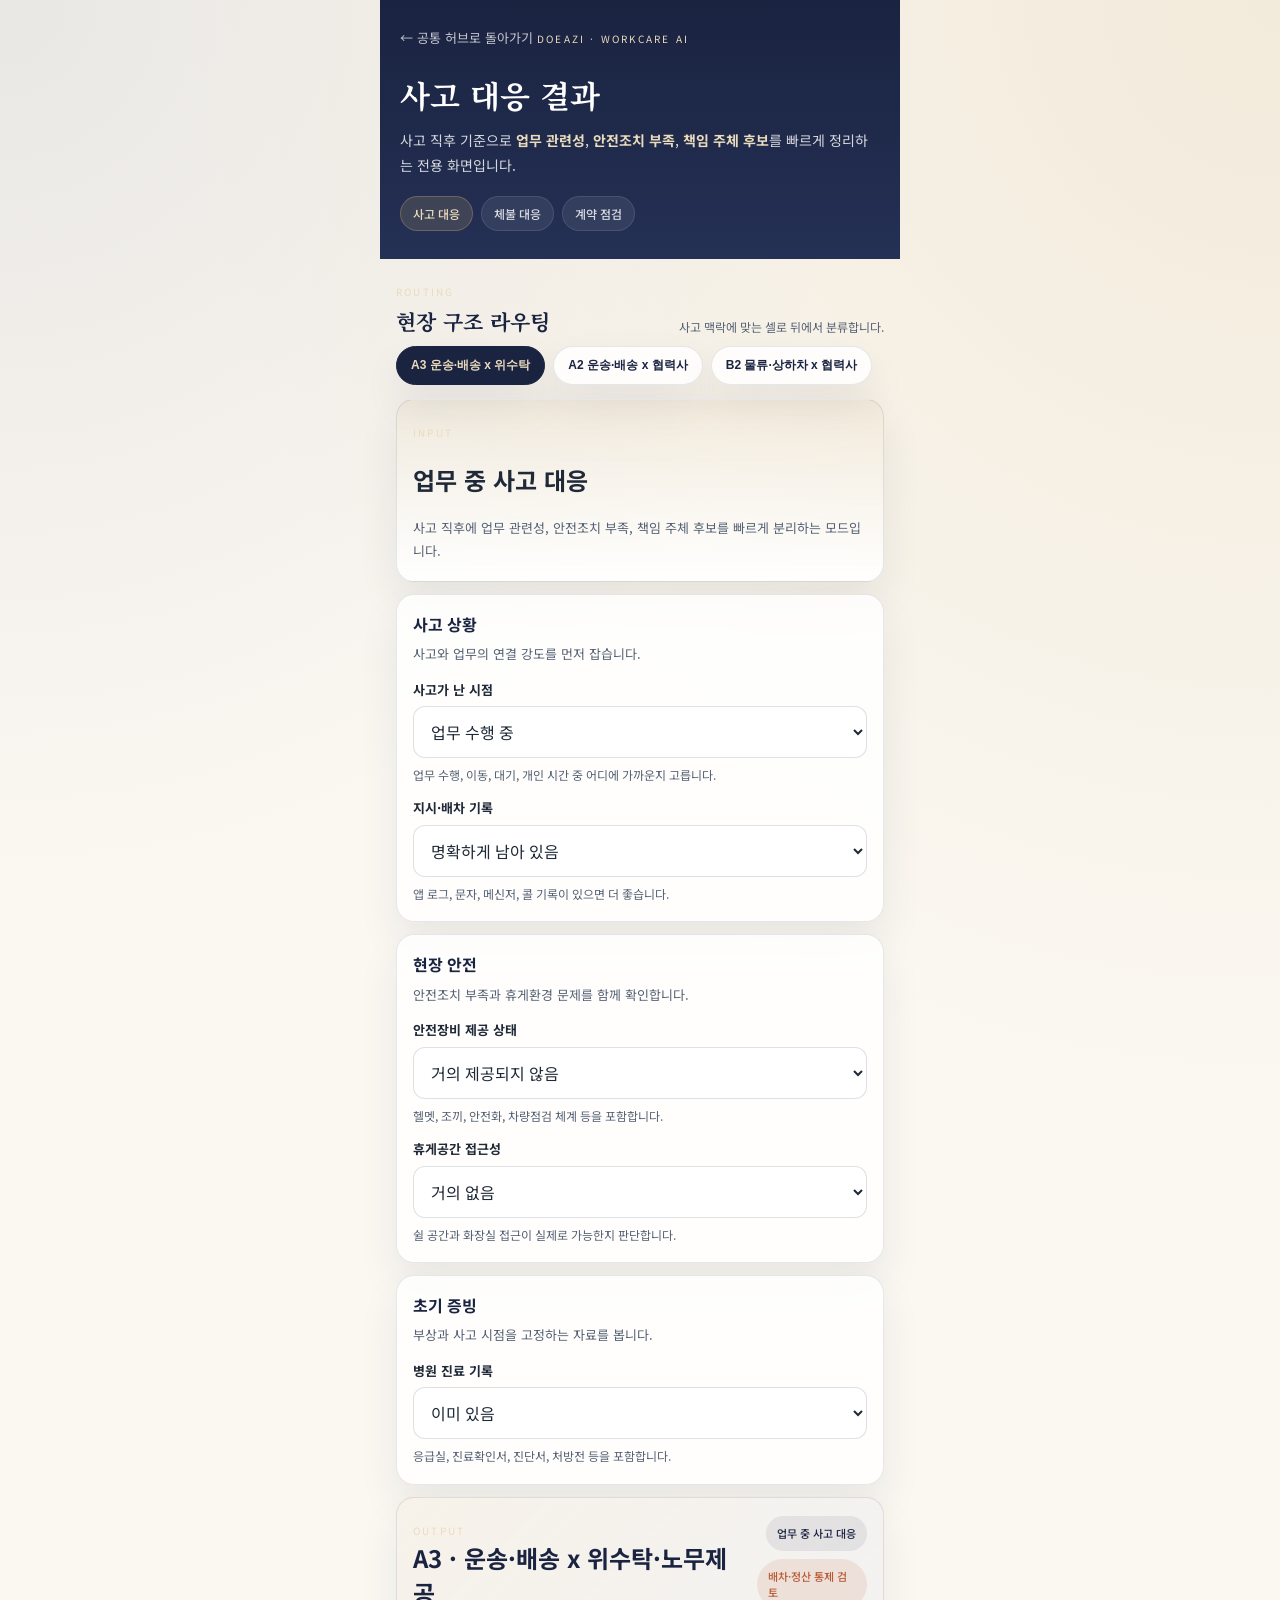
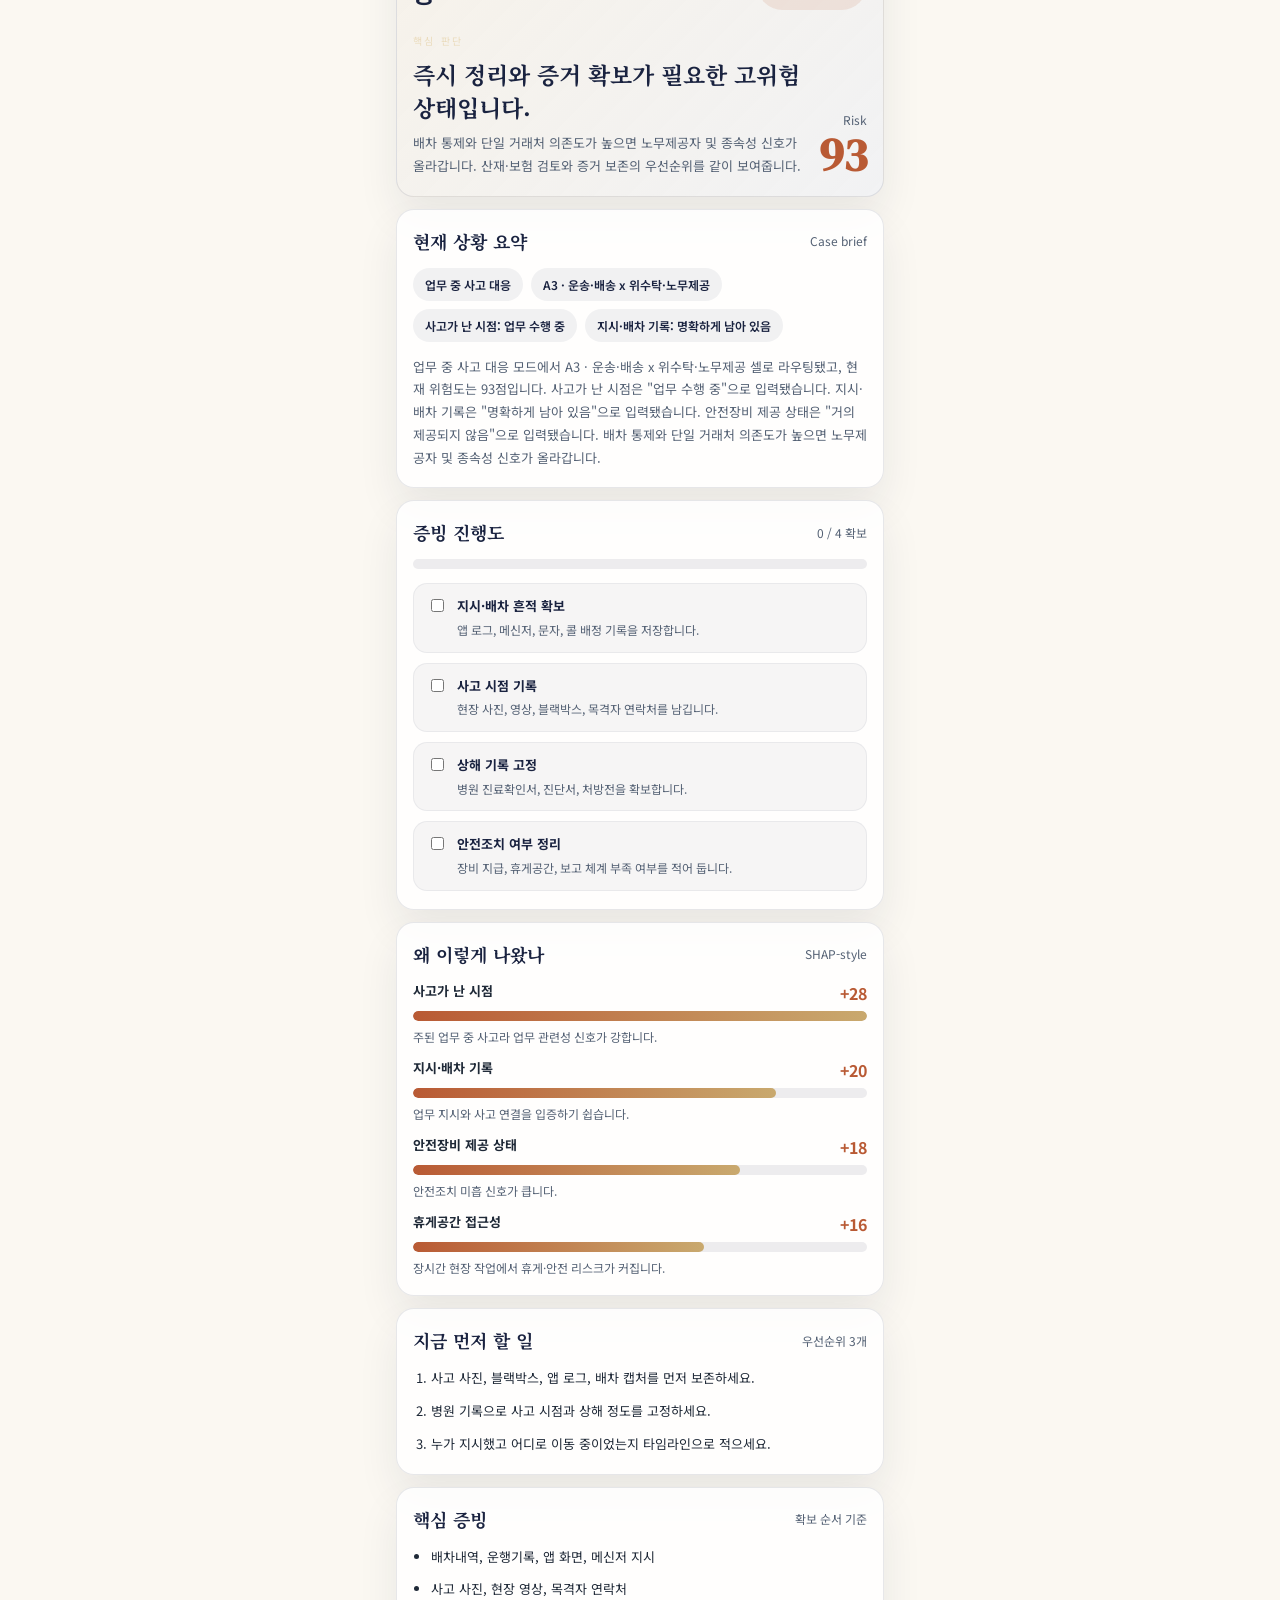
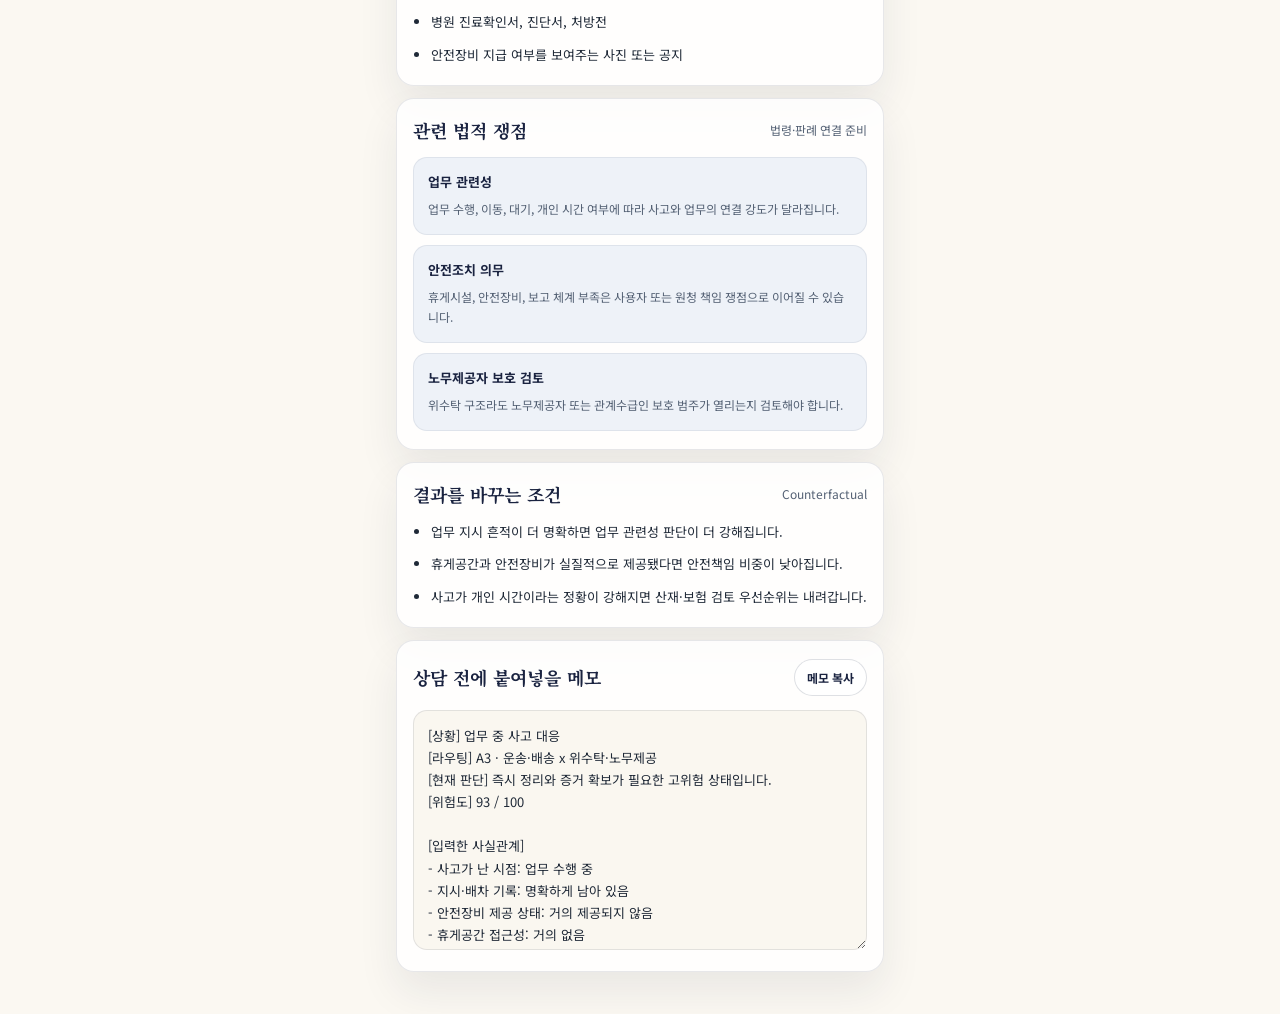
==== workcare-xai-accident.html @ 2f66fb8d "Add Workcare XAI prototype pages" ====
<!DOCTYPE html>
<html lang="ko">
<head>
<meta charset="UTF-8">
<meta name="viewport" content="width=device-width, initial-scale=1.0">
<title>DOEAZI Workcare XAI · 사고 대응</title>
<meta name="description" content="업무 중 사고 대응에 집중한 DOEAZI Workcare XAI 상세 화면입니다.">
<link rel="canonical" href="https://roar-jar.github.io/jar/workcare-xai-accident.html">
<meta property="og:type" content="website">
<meta property="og:title" content="DOEAZI Workcare XAI · 사고 대응">
<meta property="og:description" content="업무 관련성, 안전조치 부족, 책임 주체 후보를 빠르게 정리하는 사고 대응 결과 화면입니다.">
<meta property="og:url" content="https://roar-jar.github.io/jar/workcare-xai-accident.html">
<link rel="preconnect" href="https://fonts.googleapis.com">
<link href="https://fonts.googleapis.com/css2?family=Noto+Serif+KR:wght@400;600;700&family=Noto+Sans+KR:wght@300;400;500;700&family=DM+Serif+Display&display=swap" rel="stylesheet">
<link rel="stylesheet" href="workcare-xai.css">
</head>
<body class="detail-page" data-mode="accident" data-route="transport-entrusted">
<div class="page">
  <header class="hero">
    <div class="hero-inner">
      <a class="back-link" href="./workcare-xai.html">← 공통 허브로 돌아가기</a>
      <div class="label-tag">DOEAZI · Workcare AI</div>
      <h1>사고 대응 결과</h1>
      <p class="hero-copy">
        사고 직후 기준으로 <strong>업무 관련성</strong>, <strong>안전조치 부족</strong>,
        <strong>책임 주체 후보</strong>를 빠르게 정리하는 전용 화면입니다.
      </p>
      <div class="detail-switch">
        <a class="detail-switch-link is-current" href="./workcare-xai-accident.html">사고 대응</a>
        <a class="detail-switch-link" href="./workcare-xai-payment.html">체불 대응</a>
        <a class="detail-switch-link" href="./workcare-xai-contract.html">계약 점검</a>
      </div>
    </div>
  </header>

  <main class="content">
    <section class="route-section">
      <div class="section-head">
        <div>
          <div class="section-eyebrow">ROUTING</div>
          <h2>현장 구조 라우팅</h2>
        </div>
        <p class="section-note">사고 맥락에 맞는 셀로 뒤에서 분류합니다.</p>
      </div>
      <div class="route-list">
        <button class="route-chip is-active" data-route="transport-entrusted" type="button">A3 운송·배송 x 위수탁</button>
        <button class="route-chip" data-route="transport-subcontract" type="button">A2 운송·배송 x 협력사</button>
        <button class="route-chip" data-route="logistics-subcontract" type="button">B2 물류·상하차 x 협력사</button>
      </div>
    </section>

    <section class="workspace-grid">
      <div class="stack">
        <article class="card intro-card">
          <div class="section-eyebrow">INPUT</div>
          <h2 id="mode-title"></h2>
          <p id="mode-description" class="body-copy"></p>
        </article>

        <div id="question-groups" class="question-groups"></div>
      </div>

      <div class="stack">
        <article class="card result-top">
          <div class="result-head">
            <div>
              <div class="section-eyebrow">OUTPUT</div>
              <h2 id="summary-route"></h2>
            </div>
            <div class="status-stack">
              <span class="status-pill" id="summary-mode"></span>
              <span class="status-pill strong" id="summary-status"></span>
            </div>
          </div>
          <div class="score-wrap">
            <div>
              <div class="score-label">핵심 판단</div>
              <h3 id="primary-outcome"></h3>
              <p id="secondary-outcome" class="body-copy"></p>
            </div>
            <div class="score-box">
              <span>Risk</span>
              <strong id="risk-score"></strong>
            </div>
          </div>
        </article>

        <article class="card">
          <div class="card-head">
            <h3>현재 상황 요약</h3>
            <span>Case brief</span>
          </div>
          <div id="brief-facts" class="brief-facts"></div>
          <p id="case-brief" class="body-copy brief-copy"></p>
        </article>

        <article class="card">
          <div class="card-head">
            <h3>증빙 진행도</h3>
            <span id="evidence-progress-text">0 / 0 확보</span>
          </div>
          <div class="progress-bar" aria-hidden="true">
            <div id="evidence-progress-fill" class="progress-fill"></div>
          </div>
          <div id="evidence-checklist" class="checklist"></div>
        </article>

        <article class="card">
          <div class="card-head">
            <h3>왜 이렇게 나왔나</h3>
            <span>SHAP-style</span>
          </div>
          <div id="impact-list" class="impact-list"></div>
        </article>

        <article class="card">
          <div class="card-head">
            <h3>지금 먼저 할 일</h3>
            <span>우선순위 3개</span>
          </div>
          <ol id="priority-list" class="ordered-list"></ol>
        </article>

        <article class="card">
          <div class="card-head">
            <h3>핵심 증빙</h3>
            <span>확보 순서 기준</span>
          </div>
          <ul id="evidence-list" class="plain-list"></ul>
        </article>

        <article class="card">
          <div class="card-head">
            <h3>관련 법적 쟁점</h3>
            <span>법령·판례 연결 준비</span>
          </div>
          <div id="legal-grid" class="legal-grid"></div>
        </article>

        <article class="card">
          <div class="card-head">
            <h3>결과를 바꾸는 조건</h3>
            <span>Counterfactual</span>
          </div>
          <ul id="counterfactual-list" class="plain-list"></ul>
        </article>

        <article class="card memo-card">
          <div class="card-head">
            <h3>상담 전에 붙여넣을 메모</h3>
            <button id="copy-memo-button" class="copy-button" type="button">메모 복사</button>
          </div>
          <textarea id="case-memo" class="case-memo" readonly></textarea>
        </article>
      </div>
    </section>
  </main>
</div>
<script src="workcare-xai.js"></script>
</body>
</html>
---- workcare-xai.css ----
:root {
  --navy: #1a2340;
  --navy-mid: #243055;
  --navy-soft: #eef2f8;
  --cream: #f6f0e6;
  --paper: #fbf8f2;
  --gold: #c9a96e;
  --gold-light: #eadbbc;
  --coral: #b95a34;
  --teal: #205c55;
  --text-dark: #1f2937;
  --text-mid: #546174;
  --border: rgba(26, 35, 64, 0.1);
  --shadow: 0 20px 40px rgba(26, 35, 64, 0.08);
}

* {
  box-sizing: border-box;
}

body {
  margin: 0;
  background:
    radial-gradient(circle at top right, rgba(201, 169, 110, 0.18), transparent 25%),
    radial-gradient(circle at top left, rgba(26, 35, 64, 0.08), transparent 20%),
    var(--paper);
  color: var(--text-dark);
  font-family: "Noto Sans KR", sans-serif;
}

.page {
  width: 100%;
  max-width: 520px;
  margin: 0 auto;
  min-height: 100vh;
  background: transparent;
}

.hero {
  background: linear-gradient(180deg, var(--navy) 0%, var(--navy-mid) 100%);
  color: #fff;
}

.hero-inner {
  padding: 24px 20px 28px;
}

.back-link {
  display: inline-block;
  margin-bottom: 16px;
  color: rgba(255, 255, 255, 0.74);
  text-decoration: none;
  font-size: 13px;
}

.label-tag,
.section-eyebrow,
.score-label {
  display: inline-block;
  font-size: 10px;
  letter-spacing: 2.2px;
  text-transform: uppercase;
  color: var(--gold-light);
}

.hero h1 {
  margin: 14px 0 0;
  font-family: "Noto Serif KR", serif;
  font-size: 31px;
  line-height: 1.18;
}

.hero-copy {
  margin: 14px 0 0;
  line-height: 1.8;
  font-size: 14px;
  color: rgba(255, 255, 255, 0.82);
}

.hero-copy strong {
  color: var(--gold-light);
}

.hero-principles {
  display: flex;
  flex-wrap: wrap;
  gap: 8px;
  margin-top: 18px;
}

.detail-switch {
  display: flex;
  flex-wrap: wrap;
  gap: 8px;
  margin-top: 18px;
}

.detail-switch-link {
  display: inline-flex;
  align-items: center;
  padding: 8px 12px;
  border-radius: 999px;
  background: rgba(255, 255, 255, 0.08);
  border: 1px solid rgba(255, 255, 255, 0.1);
  color: rgba(255, 255, 255, 0.82);
  text-decoration: none;
  font-size: 12px;
  font-weight: 500;
}

.detail-switch-link.is-current {
  background: rgba(201, 169, 110, 0.18);
  border-color: rgba(201, 169, 110, 0.32);
  color: var(--gold-light);
}

.hero-principles span,
.status-pill {
  display: inline-flex;
  align-items: center;
  padding: 7px 11px;
  border-radius: 999px;
  font-size: 11px;
  font-weight: 500;
}

.hero-principles span {
  background: rgba(255, 255, 255, 0.09);
  color: rgba(255, 255, 255, 0.82);
  border: 1px solid rgba(255, 255, 255, 0.1);
}

.content {
  padding: 18px 16px 42px;
}

.mode-section,
.route-section {
  margin-bottom: 14px;
}

.section-head {
  display: flex;
  justify-content: space-between;
  gap: 12px;
  align-items: flex-end;
  margin-bottom: 10px;
}

.section-head h2 {
  margin: 6px 0 0;
  font-family: "Noto Serif KR", serif;
  font-size: 21px;
  line-height: 1.4;
  color: var(--navy);
}

.section-note {
  margin: 0;
  color: var(--text-mid);
  font-size: 12px;
  line-height: 1.6;
  text-align: right;
}

.mode-list,
.question-groups,
.stack {
  display: grid;
  gap: 12px;
}

.mode-card,
.card,
.route-chip,
.question-card {
  border: 1px solid var(--border);
  background: rgba(255, 255, 255, 0.84);
  box-shadow: var(--shadow);
}

.mode-card {
  width: 100%;
  border-radius: 18px;
  padding: 16px;
  text-align: left;
  cursor: pointer;
}

.mode-card.is-active {
  background: linear-gradient(135deg, rgba(201, 169, 110, 0.16), rgba(32, 92, 85, 0.08)), #fff;
  border-color: rgba(185, 90, 52, 0.32);
}

.mode-step {
  display: inline-flex;
  width: 28px;
  height: 28px;
  justify-content: center;
  align-items: center;
  border-radius: 50%;
  background: var(--navy);
  color: var(--gold-light);
  font-size: 11px;
  font-weight: 700;
}

.mode-card strong {
  display: block;
  margin-top: 10px;
  font-size: 16px;
  line-height: 1.45;
  color: var(--navy);
}

.mode-card p,
.body-copy {
  margin: 8px 0 0;
  font-size: 13px;
  line-height: 1.75;
  color: var(--text-mid);
}

.route-list {
  display: flex;
  flex-wrap: wrap;
  gap: 8px;
}

.route-chip {
  appearance: none;
  border-radius: 999px;
  padding: 10px 14px;
  cursor: pointer;
  color: var(--navy);
  font-size: 12px;
  font-weight: 600;
}

.route-chip.is-active {
  background: var(--navy);
  border-color: var(--navy);
  color: var(--gold-light);
}

.workspace-grid {
  display: grid;
  gap: 12px;
}

.link-grid {
  display: grid;
  gap: 10px;
}

.link-card {
  display: block;
  padding: 15px 16px;
  border-radius: 16px;
  text-decoration: none;
  background: rgba(255, 255, 255, 0.84);
  border: 1px solid var(--border);
  box-shadow: var(--shadow);
  color: inherit;
}

.link-card strong {
  display: block;
  font-size: 15px;
  line-height: 1.45;
  color: var(--navy);
}

.link-card span {
  display: block;
  margin-top: 7px;
  color: var(--text-mid);
  font-size: 12px;
  line-height: 1.65;
}

.card,
.question-card {
  border-radius: 18px;
  padding: 18px 16px;
}

.intro-card {
  background: linear-gradient(180deg, rgba(201, 169, 110, 0.1), rgba(255, 255, 255, 0.92));
}

.question-card h3,
.card h3,
.result-top h2 {
  margin: 0;
  color: var(--navy);
}

.question-card h3 {
  font-size: 16px;
  line-height: 1.4;
}

.field-list {
  display: grid;
  gap: 14px;
  margin-top: 14px;
}

.field {
  display: grid;
  gap: 7px;
}

.field label {
  font-size: 13px;
  font-weight: 700;
  line-height: 1.5;
}

.field select {
  width: 100%;
  border: 1px solid rgba(26, 35, 64, 0.14);
  border-radius: 12px;
  padding: 12px 13px;
  background: #fff;
  color: var(--text-dark);
  font: inherit;
}

.field small {
  color: var(--text-mid);
  font-size: 12px;
  line-height: 1.6;
}

.result-top {
  background: linear-gradient(135deg, rgba(201, 169, 110, 0.15), rgba(26, 35, 64, 0.06)), #fff;
}

.result-head,
.card-head,
.score-wrap,
.impact-meta {
  display: flex;
  justify-content: space-between;
  gap: 12px;
}

.status-stack {
  display: grid;
  gap: 8px;
  justify-items: end;
}

.status-pill {
  background: rgba(26, 35, 64, 0.08);
  color: var(--navy);
}

.status-pill.strong {
  background: rgba(185, 90, 52, 0.12);
  color: var(--coral);
}

.score-wrap {
  margin-top: 16px;
  align-items: flex-end;
}

.score-wrap h3 {
  margin-top: 8px;
  font-family: "Noto Serif KR", serif;
  font-size: 23px;
  line-height: 1.45;
}

.score-box {
  text-align: right;
}

.score-box span {
  display: block;
  color: var(--text-mid);
  font-size: 12px;
}

.score-box strong {
  display: block;
  margin-top: 4px;
  font-family: "DM Serif Display", serif;
  font-size: 46px;
  line-height: 1;
  color: var(--coral);
}

.card-head {
  align-items: center;
}

.card-head h3 {
  font-size: 18px;
  font-family: "Noto Serif KR", serif;
}

.card-head span {
  color: var(--text-mid);
  font-size: 12px;
}

.brief-facts {
  display: flex;
  flex-wrap: wrap;
  gap: 8px;
  margin-top: 14px;
}

.brief-tag {
  display: inline-flex;
  align-items: center;
  padding: 8px 12px;
  border-radius: 999px;
  background: rgba(26, 35, 64, 0.06);
  color: var(--navy);
  font-size: 12px;
  font-weight: 600;
}

.brief-copy {
  margin-top: 14px;
}

.progress-bar {
  margin-top: 14px;
  width: 100%;
  height: 10px;
  border-radius: 999px;
  background: rgba(26, 35, 64, 0.08);
  overflow: hidden;
}

.progress-fill {
  height: 100%;
  width: 0;
  border-radius: inherit;
  background: linear-gradient(90deg, var(--teal), var(--gold));
  transition: width 180ms ease;
}

.checklist {
  display: grid;
  gap: 10px;
  margin-top: 14px;
}

.check-item {
  display: flex;
  gap: 10px;
  align-items: flex-start;
  padding: 12px 13px;
  border-radius: 14px;
  background: rgba(26, 35, 64, 0.04);
  border: 1px solid rgba(26, 35, 64, 0.06);
}

.check-item input {
  margin-top: 3px;
  accent-color: var(--teal);
}

.check-text strong {
  display: block;
  font-size: 13px;
  line-height: 1.5;
  color: var(--navy);
}

.check-text span {
  display: block;
  margin-top: 4px;
  color: var(--text-mid);
  font-size: 12px;
  line-height: 1.65;
}

.impact-list {
  display: grid;
  gap: 12px;
  margin-top: 14px;
}

.impact-item {
  display: grid;
  gap: 6px;
}

.impact-meta strong {
  font-size: 13px;
  line-height: 1.5;
}

.impact-meta span {
  color: var(--coral);
  font-weight: 700;
}

.impact-track {
  height: 10px;
  border-radius: 999px;
  background: rgba(26, 35, 64, 0.08);
  overflow: hidden;
}

.impact-fill {
  height: 100%;
  border-radius: inherit;
  background: linear-gradient(90deg, var(--coral), var(--gold));
}

.impact-note {
  color: var(--text-mid);
  font-size: 12px;
  line-height: 1.6;
}

.ordered-list,
.plain-list {
  display: grid;
  gap: 10px;
  margin: 14px 0 0;
  padding-left: 18px;
}

.ordered-list li,
.plain-list li {
  color: var(--text-dark);
  font-size: 13px;
  line-height: 1.75;
}

.legal-grid {
  display: grid;
  gap: 10px;
  margin-top: 14px;
}

.legal-card {
  padding: 14px;
  border-radius: 14px;
  background: var(--navy-soft);
  border: 1px solid rgba(26, 35, 64, 0.07);
}

.legal-card strong {
  display: block;
  font-size: 13px;
  line-height: 1.5;
  color: var(--navy);
}

.legal-card p {
  margin: 8px 0 0;
  color: var(--text-mid);
  font-size: 12px;
  line-height: 1.7;
}

.memo-card {
  padding-bottom: 16px;
}

.copy-button {
  appearance: none;
  border: 1px solid rgba(26, 35, 64, 0.14);
  border-radius: 999px;
  padding: 9px 12px;
  background: #fff;
  color: var(--navy);
  font: inherit;
  font-size: 12px;
  font-weight: 700;
  cursor: pointer;
}

.copy-button.is-copied {
  background: var(--navy);
  border-color: var(--navy);
  color: var(--gold-light);
}

.case-memo {
  margin-top: 14px;
  width: 100%;
  min-height: 240px;
  padding: 14px;
  border-radius: 14px;
  border: 1px solid rgba(26, 35, 64, 0.1);
  background: rgba(246, 240, 230, 0.55);
  color: var(--text-dark);
  font: inherit;
  font-size: 13px;
  line-height: 1.7;
  resize: vertical;
}
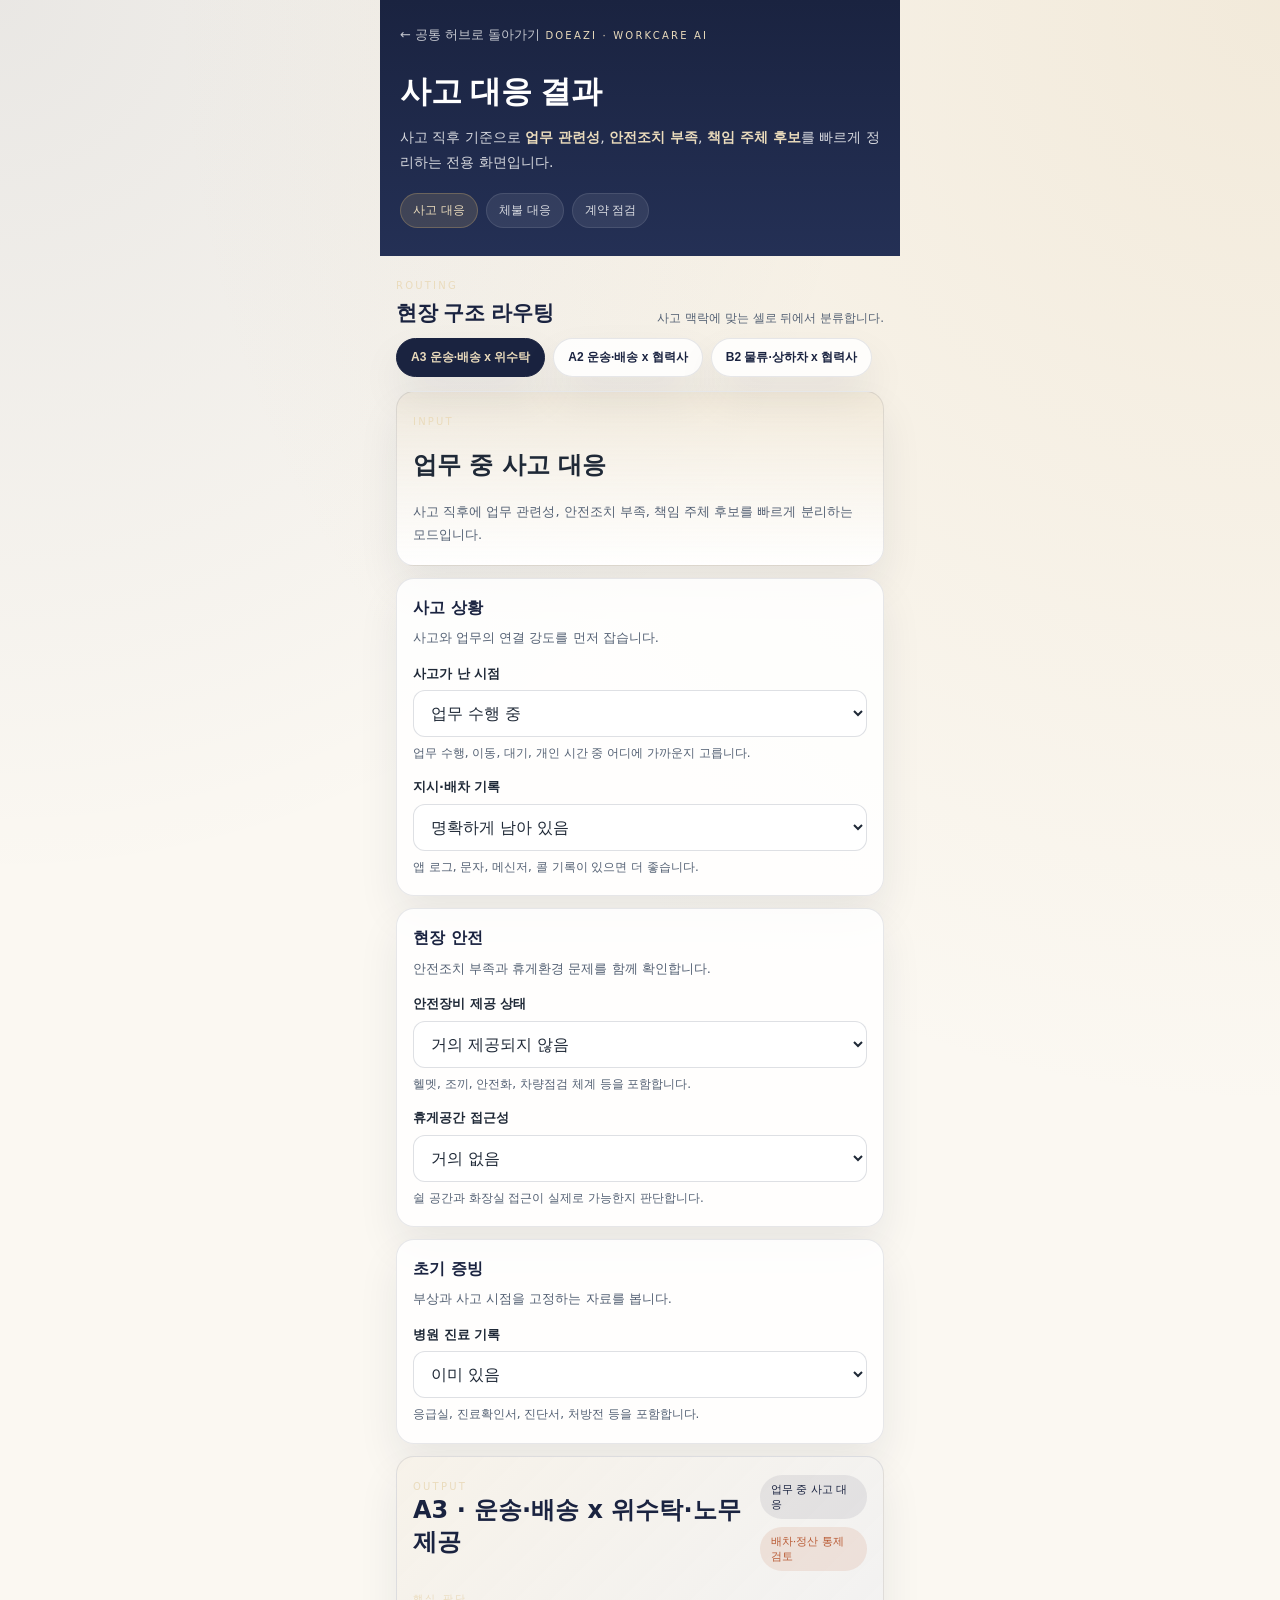
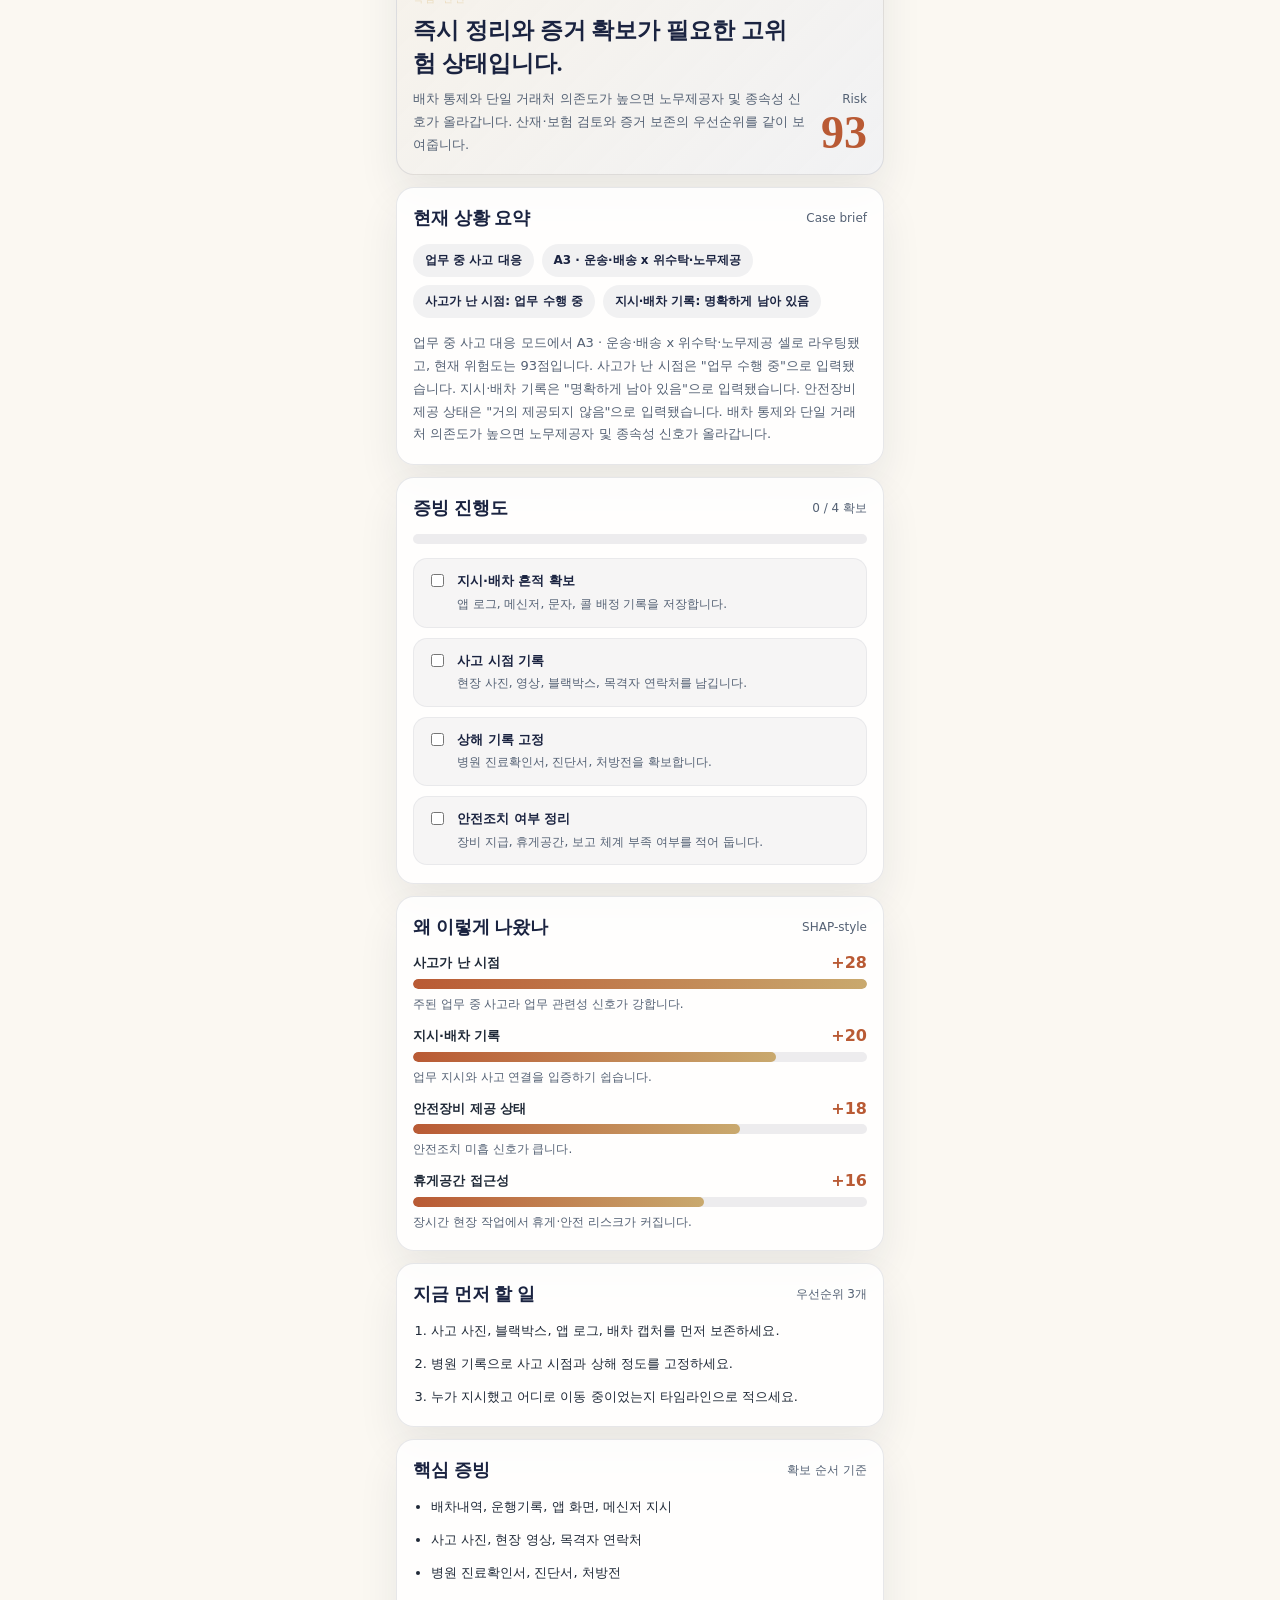
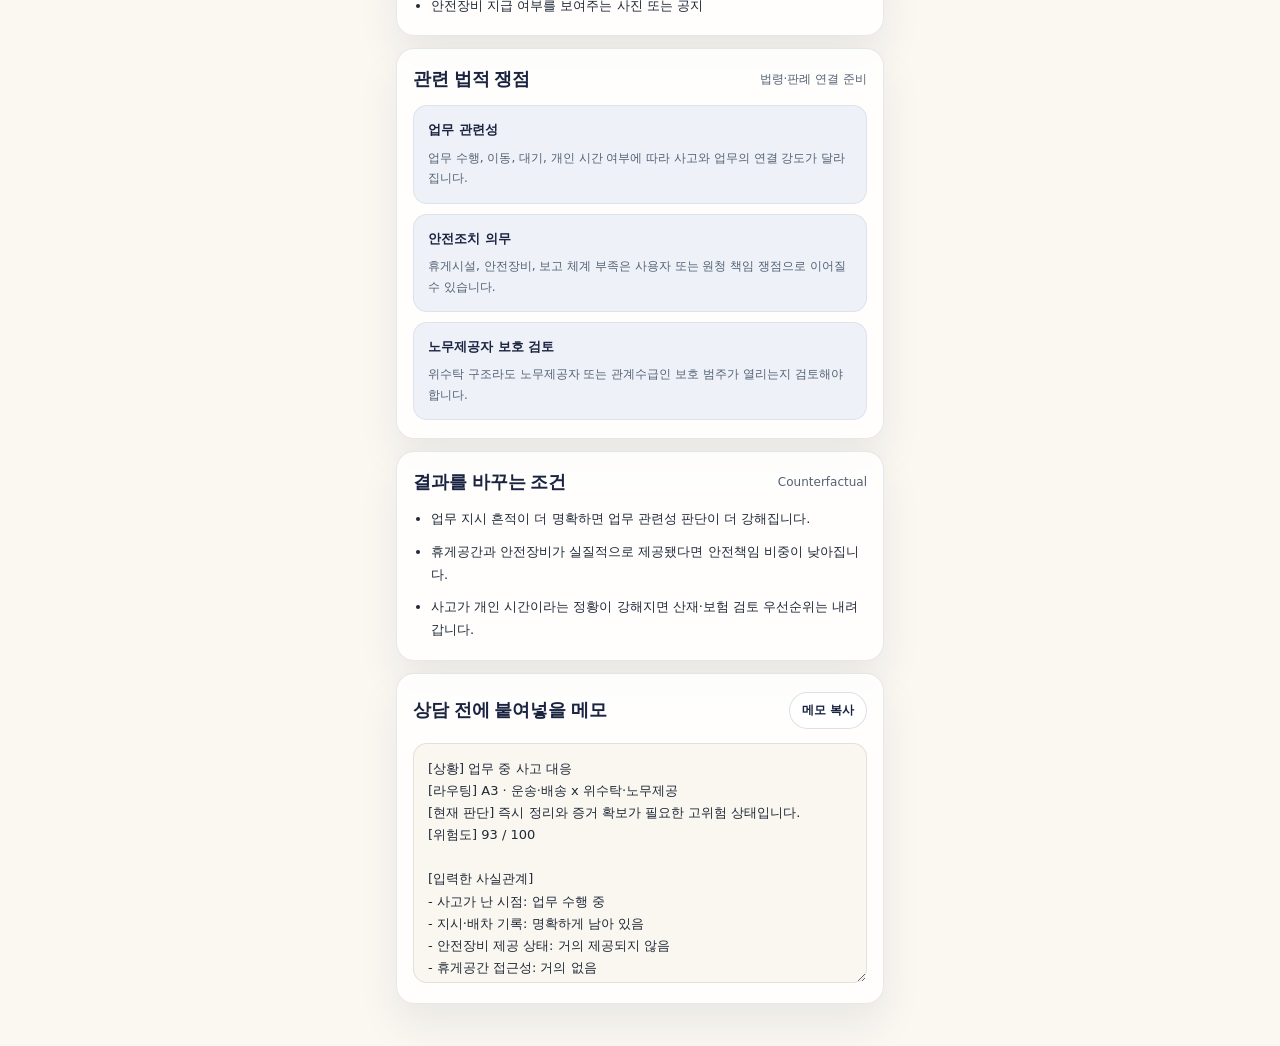
==== commit 69078146: "Remove remote fonts for faster loading" ====
--- a/workcare-xai-accident.html
+++ b/workcare-xai-accident.html
@@ -10,8 +10,6 @@
 <meta property="og:title" content="DOEAZI Workcare XAI · 사고 대응">
 <meta property="og:description" content="업무 관련성, 안전조치 부족, 책임 주체 후보를 빠르게 정리하는 사고 대응 결과 화면입니다.">
 <meta property="og:url" content="https://roar-jar.github.io/jar/workcare-xai-accident.html">
-<link rel="preconnect" href="https://fonts.googleapis.com">
-<link href="https://fonts.googleapis.com/css2?family=Noto+Serif+KR:wght@400;600;700&family=Noto+Sans+KR:wght@300;400;500;700&family=DM+Serif+Display&display=swap" rel="stylesheet">
 <link rel="stylesheet" href="workcare-xai.css">
 </head>
 <body class="detail-page" data-mode="accident" data-route="transport-entrusted">
--- a/workcare-xai.css
+++ b/workcare-xai.css
@@ -12,6 +12,9 @@
   --text-mid: #546174;
   --border: rgba(26, 35, 64, 0.1);
   --shadow: 0 20px 40px rgba(26, 35, 64, 0.08);
+  --font-sans: system-ui, -apple-system, BlinkMacSystemFont, "Apple SD Gothic Neo", "Malgun Gothic", "Segoe UI", sans-serif;
+  --font-serif: ui-serif, Georgia, Cambria, "Times New Roman", serif;
+  --font-display: "Times New Roman", Georgia, serif;
 }
 
 * {
@@ -25,7 +28,7 @@
     radial-gradient(circle at top left, rgba(26, 35, 64, 0.08), transparent 20%),
     var(--paper);
   color: var(--text-dark);
-  font-family: "Noto Sans KR", sans-serif;
+  font-family: var(--font-sans);
 }
 
 .page {
@@ -65,7 +68,7 @@
 
 .hero h1 {
   margin: 14px 0 0;
-  font-family: "Noto Serif KR", serif;
+  font-family: var(--font-serif);
   font-size: 31px;
   line-height: 1.18;
 }
@@ -149,7 +152,7 @@
 
 .section-head h2 {
   margin: 6px 0 0;
-  font-family: "Noto Serif KR", serif;
+  font-family: var(--font-serif);
   font-size: 21px;
   line-height: 1.4;
   color: var(--navy);
@@ -370,7 +373,7 @@
 
 .score-wrap h3 {
   margin-top: 8px;
-  font-family: "Noto Serif KR", serif;
+  font-family: var(--font-serif);
   font-size: 23px;
   line-height: 1.45;
 }
@@ -388,7 +391,7 @@
 .score-box strong {
   display: block;
   margin-top: 4px;
-  font-family: "DM Serif Display", serif;
+  font-family: var(--font-display);
   font-size: 46px;
   line-height: 1;
   color: var(--coral);
@@ -400,7 +403,7 @@
 
 .card-head h3 {
   font-size: 18px;
-  font-family: "Noto Serif KR", serif;
+  font-family: var(--font-serif);
 }
 
 .card-head span {
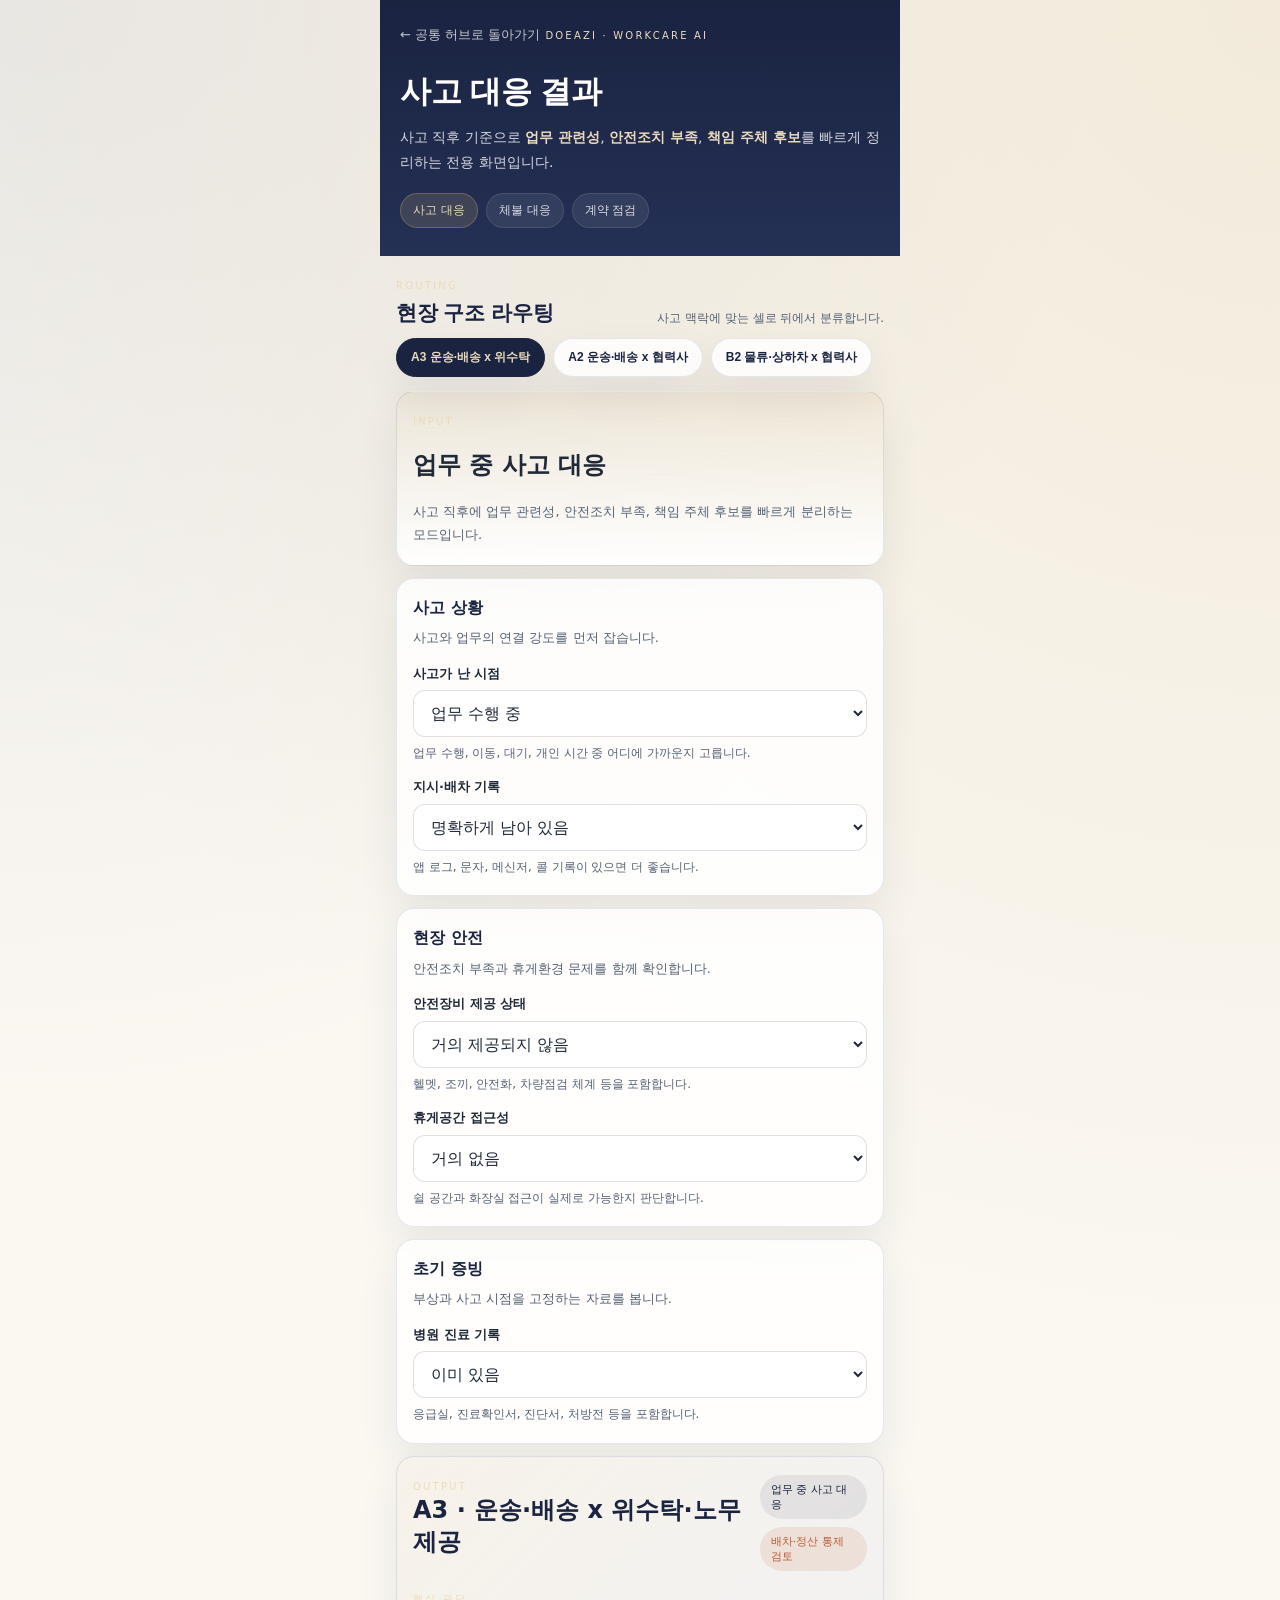
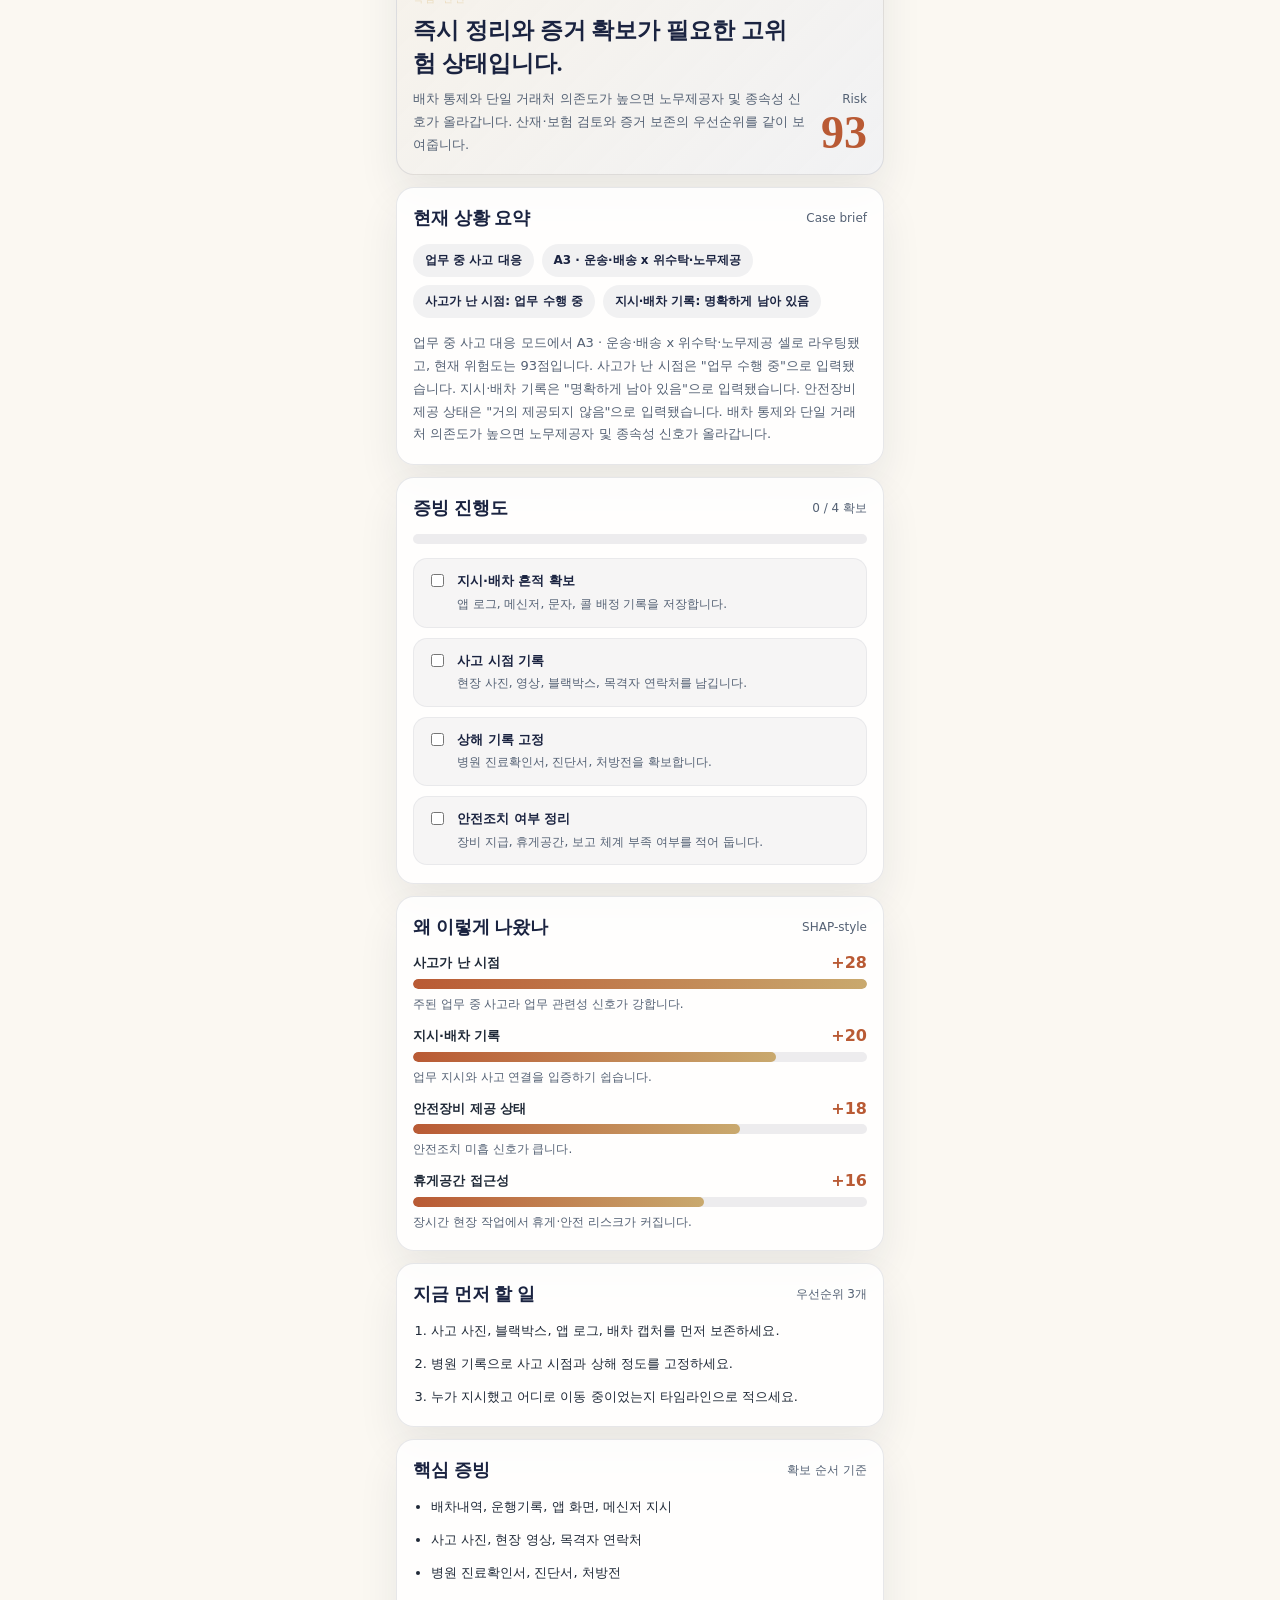
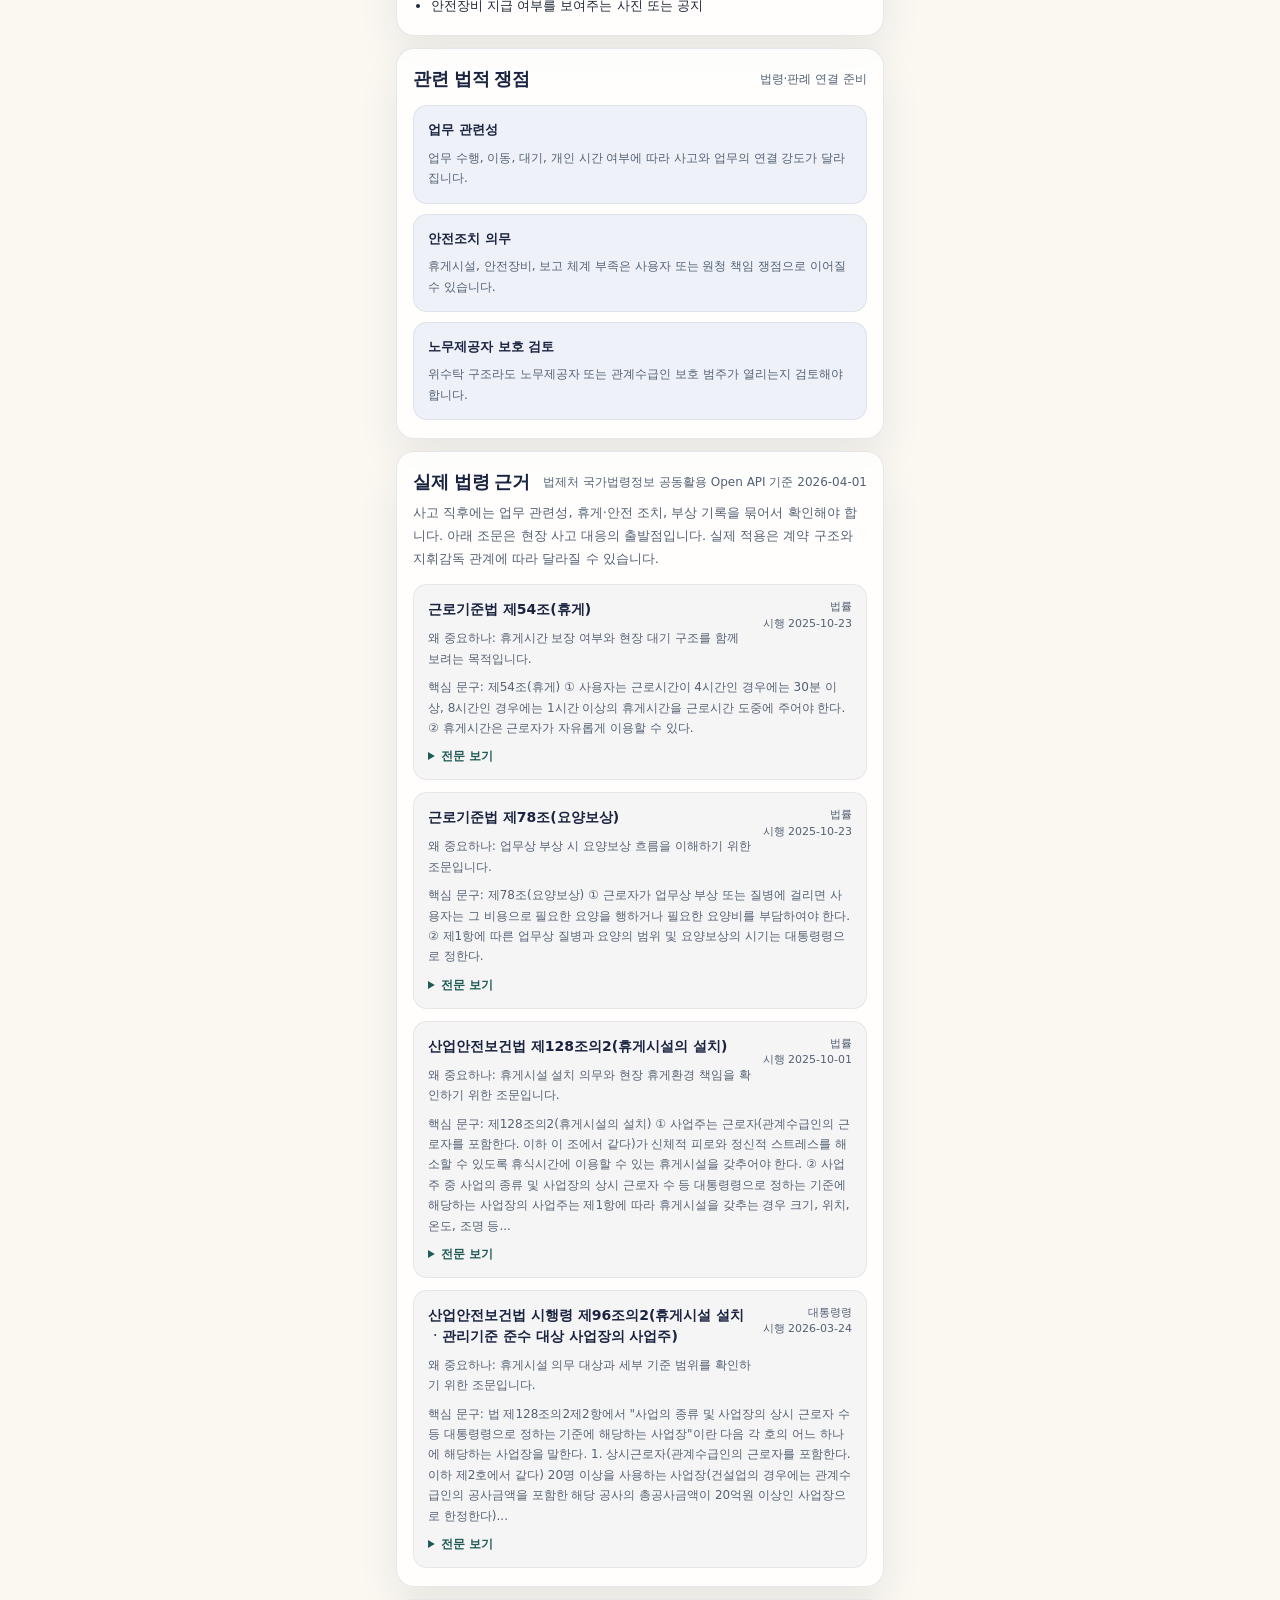
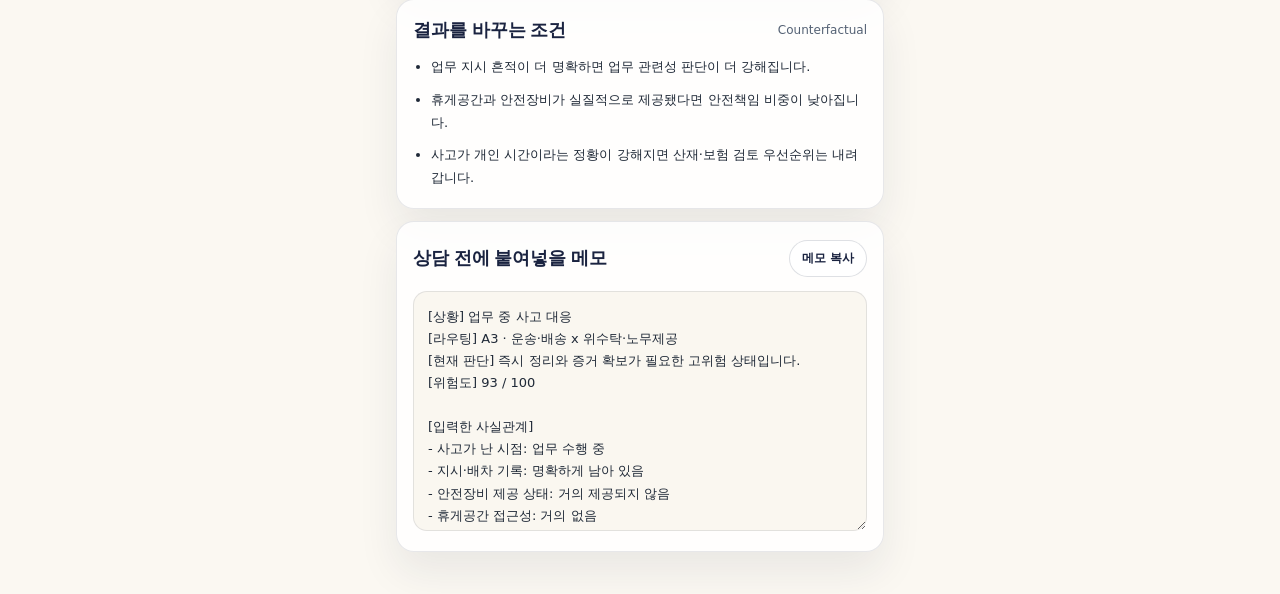
==== commit e1ef69a3: "Add static legal evidence bundles for Workcare XAI" ====
--- a/workcare-xai-accident.html
+++ b/workcare-xai-accident.html
@@ -137,6 +137,15 @@
 
         <article class="card">
           <div class="card-head">
+            <h3>실제 법령 근거</h3>
+            <span id="legal-source-meta">사전 생성 데이터 로딩 중</span>
+          </div>
+          <p id="legal-source-summary" class="body-copy"></p>
+          <div id="legal-source-list" class="source-list"></div>
+        </article>
+
+        <article class="card">
+          <div class="card-head">
             <h3>결과를 바꾸는 조건</h3>
             <span>Counterfactual</span>
           </div>
--- a/workcare-xai.css
+++ b/workcare-xai.css
@@ -568,6 +568,73 @@
   line-height: 1.7;
 }
 
+.source-list {
+  display: grid;
+  gap: 12px;
+  margin-top: 14px;
+}
+
+.source-card {
+  padding: 14px;
+  border-radius: 14px;
+  background: rgba(26, 35, 64, 0.04);
+  border: 1px solid rgba(26, 35, 64, 0.07);
+}
+
+.source-card-head {
+  display: flex;
+  justify-content: space-between;
+  gap: 12px;
+  align-items: flex-start;
+}
+
+.source-card-head strong {
+  display: block;
+  font-size: 14px;
+  line-height: 1.5;
+  color: var(--navy);
+}
+
+.source-card-head span {
+  flex-shrink: 0;
+  color: var(--text-mid);
+  font-size: 11px;
+  line-height: 1.5;
+  text-align: right;
+  white-space: pre-line;
+}
+
+.source-reason,
+.source-snippet,
+.source-fulltext,
+.source-empty {
+  margin: 8px 0 0;
+  color: var(--text-mid);
+  font-size: 12px;
+  line-height: 1.7;
+}
+
+.source-label {
+  color: var(--navy);
+  font-weight: 700;
+}
+
+.source-details {
+  margin-top: 10px;
+}
+
+.source-details summary {
+  cursor: pointer;
+  color: var(--teal);
+  font-size: 12px;
+  font-weight: 700;
+}
+
+.source-fulltext {
+  margin-top: 10px;
+  white-space: pre-wrap;
+}
+
 .memo-card {
   padding-bottom: 16px;
 }
